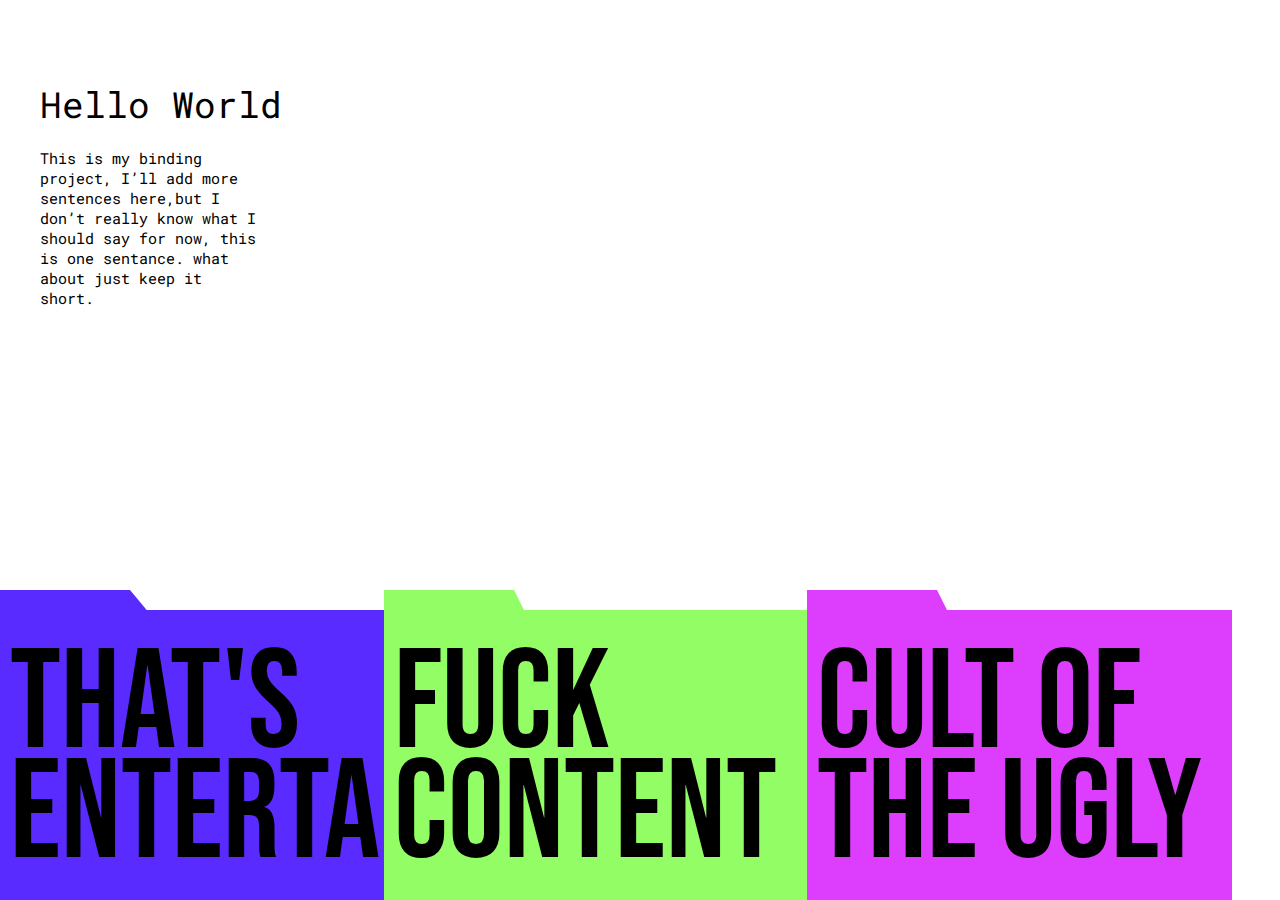
==== index.html @ 04ae05bf "added transition" ====
<html>
	<head>
		<title>
			My landing page
		</title>
		<meta name="viewport" content="width=device-width, initial-scale=1">
		<link href="assets/reset.css" rel="stylesheet">
		<link href="landing.css" rel="stylesheet">

		<link rel="preconnect" href="https://fonts.googleapis.com">
		<link rel="preconnect" href="https://fonts.gstatic.com" crossorigin>
		<link href="https://fonts.googleapis.com/css2?family=Agdasima:wght@400;700&family=Barlow+Condensed:ital,wght@0,100;0,200;0,300;0,400;0,500;0,600;0,700;0,800;0,900;1,100;1,200;1,300;1,400;1,500;1,600;1,700;1,800;1,900&family=Bebas+Neue&display=swap" rel="stylesheet">

		<link rel="preconnect" href="https://fonts.googleapis.com">
		<link rel="preconnect" href="https://fonts.gstatic.com" crossorigin>
		<link href="https://fonts.googleapis.com/css2?family=Agdasima:wght@400;700&family=Barlow+Condensed:ital,wght@0,100;0,200;0,300;0,400;0,500;0,600;0,700;0,800;0,900;1,100;1,200;1,300;1,400;1,500;1,600;1,700;1,800;1,900&family=Bebas+Neue&family=Roboto+Mono:ital,wght@0,100..700;1,100..700&display=swap" rel="stylesheet">
	</head>

	<body>
		<h1>Hello World</h1>
			<p>This is my binding project, I’ll add more sentences here,but I don’t really know what I should say for now, this is one sentance. what about just keep it short.</p>

		<!-- <div class="grid-container">
			<div class="grid-item">
				hello! i am the first item
			</div>
			<div class="grid-item">
				hello! i am number two
			</div>
		</div> -->


		<nav>
			<div class="flex-box">
				<!-- <div class= "grid-container"> -->
					
				<div class="folder" id="folder1">
					<a href="article1-thats-entertainment/">That's<br>Entertainment</a>
				<div class="text"><p>Write a few sentance describe or summarise the article. 4 should be enough. Top takeaways.  And one more sentance. Or more, I don’t know yet but, yeah probably the length is not enough, so I’ll have 1 more sentance.</p></div>
				</div>
				<div  class="folder" id="folder2">
					<a href="article2-fuck-content/">Fuck<br>content</a>
					<div class="text"><p>Write a few sentance describe or summarise the article. 4 should be enough. Top takeaways.  And one more sentance. Or more, I don’t know yet but, yeah probably the length is not enough, so I’ll have 1 more sentance.</p></div>
				</div>
				<div  class="folder" id="folder3">
					<a href="article3-cult-of-ugly/">Cult of<br>the ugly</a>
					<div class="text"><p>Write a few sentance describe or summarise the article. 4 should be enough. Top takeaways.  And one more sentance. Or more, I don’t know yet but, yeah probably the length is not enough, so I’ll have 1 more sentance.</p></div>
				</div>
			<!-- </div> -->
		</div>
		</nav>
	
	</body>
</html>
---- landing.css ----
h1{
	font-family: "roboto mono";
	font-size: 36px;
	padding: 80px 40px 0px 40px;
}

p{
	font-family: "roboto mono";
	font-size: 15px;
	padding: 20px 40px 25px 40px;
}

/* .grid-container{
	display: grid;
	grid-template-columns: auto auto auto;
	padding:10%;
} */

.folder{
	width: 100%;
	height: 80%;
	
	position: relative;
	margin-top:20px;
	font-family: "Bebas Neue";
	font-size: 140px;
	margin-bottom:-340px;
	line-height: 110px;
	padding:30px;
	padding-left: 10px;
	padding-top: 40px;
	z-index:1;
	overflow-x: clip; 
	text-wrap: nowrap;
}

.folder::before{
	content:'';
	position: absolute;
	top: -20px;
	left:0px;
	border-bottom: 30px solid #592BFF;
	border-left: 0px solid transparent;
	border-right: 25px solid transparent;
	height: 0;
	width: 155px;
	z-index:-1;
}

#folder1{
	background-color:#592BFF;
	height: 50%;
	margin-bottom: -100px;
}

#folder2::before{
	border-bottom: 50px solid #93FD65;
}
#folder2{
	background-color: #93FD65;
	height: 50%;
	margin-bottom: -100px;
}

#folder3::before{
	border-bottom: 50px solid #DD3DFD;
}
#folder3{
	background-color: #DD3DFD;
	height: 50%;
	/* object-position: 40% 80%; */
}

.flex-box{
	display: flex;
	flex-direction: column;
}


@media (min-width:500px) {
	h1{
		font-family: "roboto mono";
		font-size: 36px;
		padding: 80px 40px 0px 40px;
	}
	
	p{
		font-family: "roboto mono";
		font-size: 15px;
		padding: 20px 40px 25px 40px;
		max-width: 33vh;
	}

	.text{
		display: none;
	}

	#folder1{
		top: 0;
		transition: top 1s ease-out;
	}

	#folder1:hover{
		display: block;
		top: -100px;
	}


	
	nav ul {
		display: flex;
		flex-direction: column;
		padding: 0;
	}
	
	nav{
		/* margin-top: 75vh; */
		position:fixed;
		bottom: 0;
	}

	.folder{
		width: 100%;
		height: 80%;
		
		position: relative;
		margin-top:20px;
		font-family: "Bebas Neue";
		font-size: 140px;
		margin-bottom:0px;
		line-height: 110px;
		padding:30px;
		padding-left: 10px;
		padding-top: 40px;
		z-index:1;
		overflow-x: clip; 
		text-wrap: nowrap;
	}
	
	.folder::before{
		content:'';
		position: absolute;
		top: -20px;
		left:0px;
		border-bottom: 30px solid #592BFF;
		border-left: 0px solid transparent;
		border-right: 25px solid transparent;
		height: 0;
		width: 155px;
		z-index:-1;
	}
	
	#folder1{
		background-color:#592BFF;
		height: 50%;
		margin-bottom: -100px;
	}
	
	#folder2::before{
		border-bottom: 50px solid #93FD65;
	}
	#folder2{
		background-color: #93FD65;
		height: 50%;
		margin-bottom: -100px;
		margin-left: -350px;
	}
	
	#folder3::before{
		border-bottom: 50px solid #DD3DFD;
	}
	#folder3{
		background-color: #DD3DFD;
		height: 50%;
		/* margin-left: -350px; */
		/* object-position: 40% 80%; */
	}
	
	.flex-box{
		display: flex;
		flex-direction: row;
	}

	body{
		display: flex;
		flex-direction: column;
		justify-content: space-between;
	}

	
}
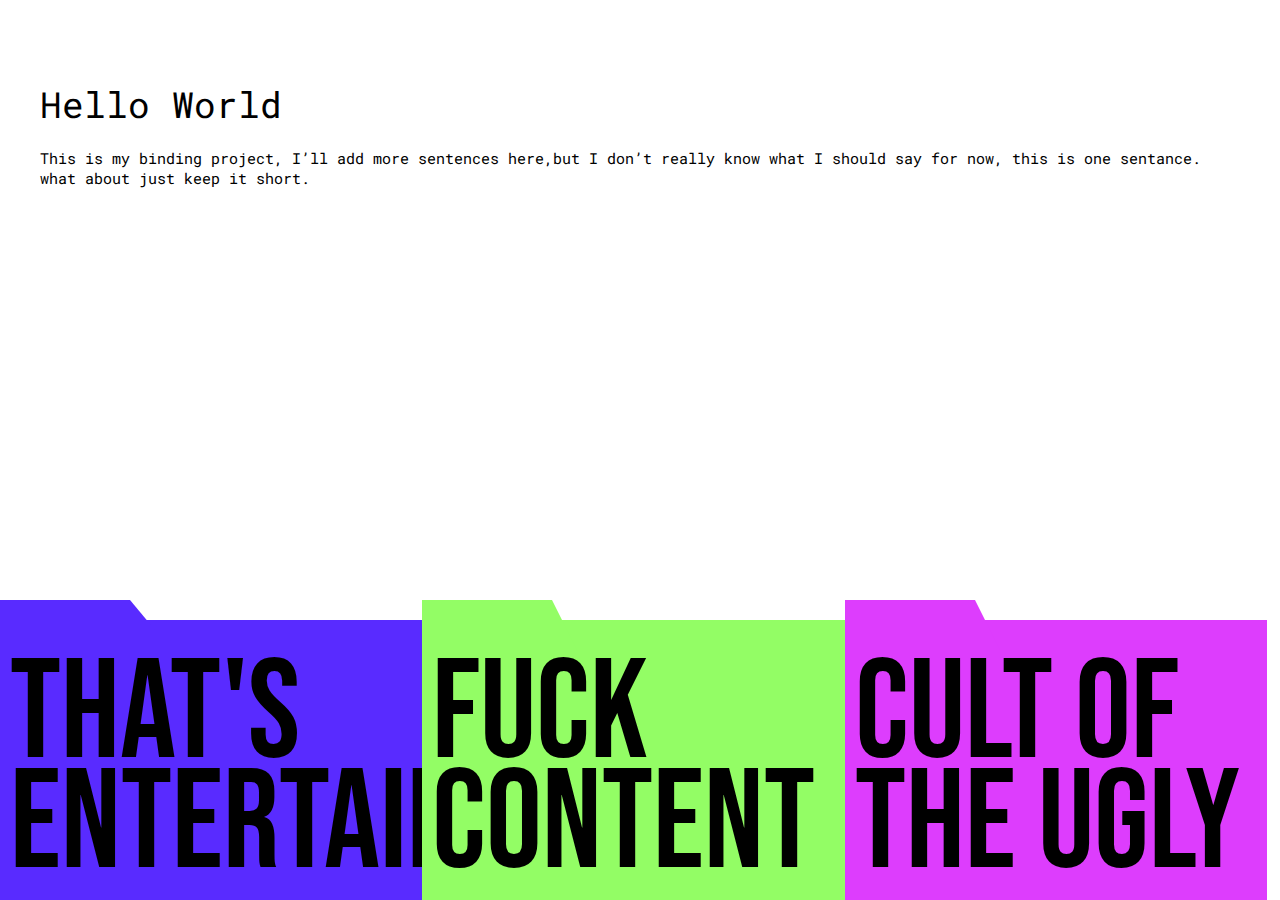
==== commit 09ba000f: "renamed hover state div" ====
--- a/index.html
+++ b/index.html
@@ -36,15 +36,15 @@
 					
 				<div class="folder" id="folder1">
 					<a href="article1-thats-entertainment/">That's<br>Entertainment</a>
-				<div class="text"><p>Write a few sentance describe or summarise the article. 4 should be enough. Top takeaways.  And one more sentance. Or more, I don’t know yet but, yeah probably the length is not enough, so I’ll have 1 more sentance.</p></div>
+				<div class="text-on-folder"><p>Write a few sentance describe or summarise the article. 4 should be enough. Top takeaways.  And one more sentance. Or more, I don’t know yet but, yeah probably the length is not enough, so I’ll have 1 more sentance.</p></div>
 				</div>
 				<div  class="folder" id="folder2">
 					<a href="article2-fuck-content/">Fuck<br>content</a>
-					<div class="text"><p>Write a few sentance describe or summarise the article. 4 should be enough. Top takeaways.  And one more sentance. Or more, I don’t know yet but, yeah probably the length is not enough, so I’ll have 1 more sentance.</p></div>
+					<div class="text-on-folder"><p>Write a few sentance describe or summarise the article. 4 should be enough. Top takeaways.  And one more sentance. Or more, I don’t know yet but, yeah probably the length is not enough, so I’ll have 1 more sentance.</p></div>
 				</div>
 				<div  class="folder" id="folder3">
 					<a href="article3-cult-of-ugly/">Cult of<br>the ugly</a>
-					<div class="text"><p>Write a few sentance describe or summarise the article. 4 should be enough. Top takeaways.  And one more sentance. Or more, I don’t know yet but, yeah probably the length is not enough, so I’ll have 1 more sentance.</p></div>
+					<div class="text-on-folder"><p>Write a few sentance describe or summarise the article. 4 should be enough. Top takeaways.  And one more sentance. Or more, I don’t know yet but, yeah probably the length is not enough, so I’ll have 1 more sentance.</p></div>
 				</div>
 			<!-- </div> -->
 		</div>
--- a/landing.css
+++ b/landing.css
@@ -88,16 +88,19 @@
 		font-family: "roboto mono";
 		font-size: 15px;
 		padding: 20px 40px 25px 40px;
-		max-width: 33vh;
+		
 	}
 
-	.text{
-		display: none;
+
+	.text-on-folder{
+		width: 33vw;
+		text-wrap: balance;
+		line-height: 15px;
 	}
 
 	#folder1{
 		top: 0;
-		transition: top 1s ease-out;
+		transition: top 0.4s ease-out;
 	}
 
 	#folder1:hover{
@@ -116,11 +119,11 @@
 	nav{
 		/* margin-top: 75vh; */
 		position:fixed;
-		bottom: 0;
+		bottom: -145px;
 	}
 
 	.folder{
-		width: 100%;
+		width: 33vw;
 		height: 80%;
 		
 		position: relative;
@@ -163,7 +166,7 @@
 		background-color: #93FD65;
 		height: 50%;
 		margin-bottom: -100px;
-		margin-left: -350px;
+		/* margin-left: -350px; */
 	}
 	
 	#folder3::before{
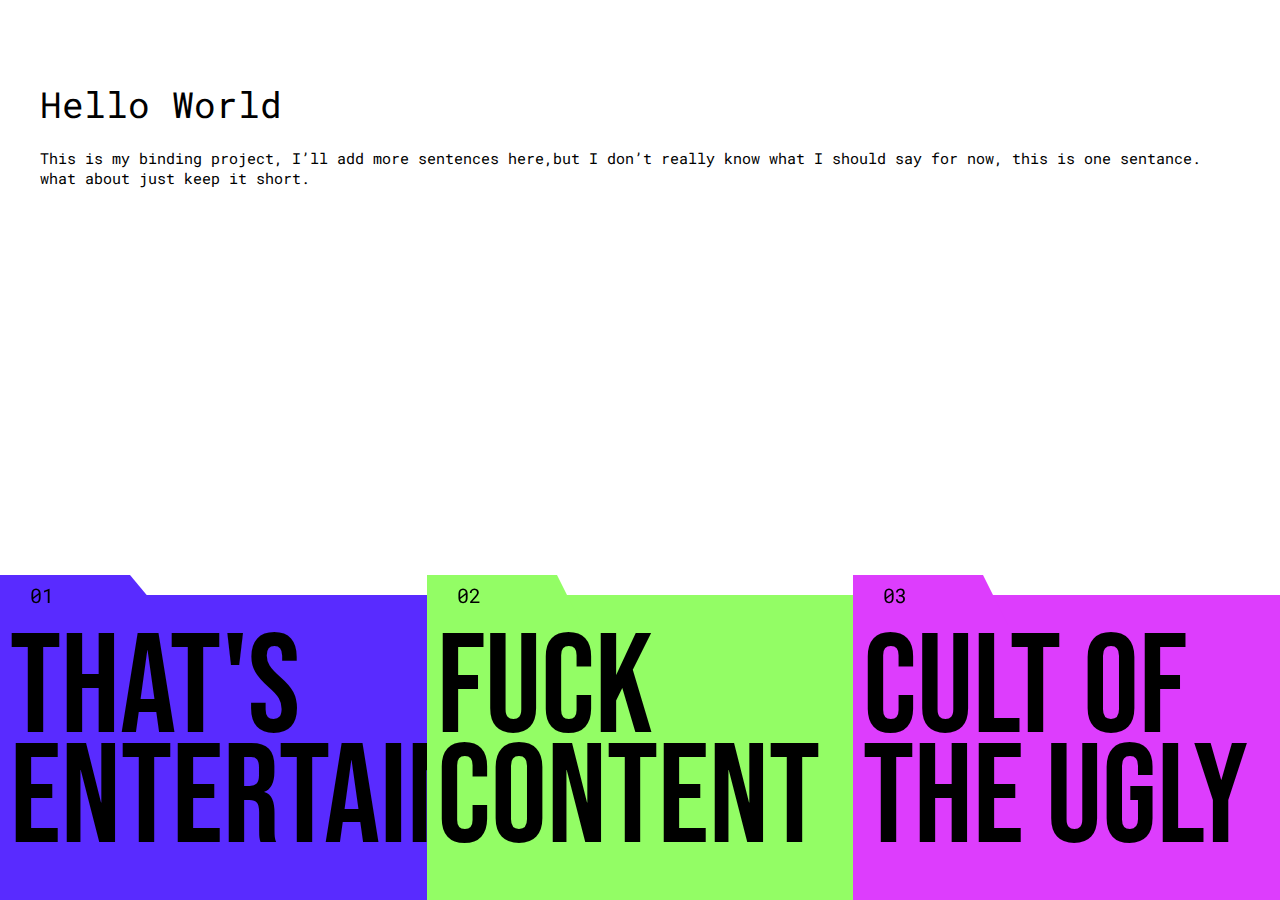
==== commit bc6ec053: "added number+hover state to landing page" ====
--- a/index.html
+++ b/index.html
@@ -38,11 +38,13 @@
 					<a href="article1-thats-entertainment/">That's<br>Entertainment</a>
 				<div class="text-on-folder"><p>Write a few sentance describe or summarise the article. 4 should be enough. Top takeaways.  And one more sentance. Or more, I don’t know yet but, yeah probably the length is not enough, so I’ll have 1 more sentance.</p></div>
 				</div>
-				<div  class="folder" id="folder2">
+
+				<div class="folder" id="folder2">
 					<a href="article2-fuck-content/">Fuck<br>content</a>
 					<div class="text-on-folder"><p>Write a few sentance describe or summarise the article. 4 should be enough. Top takeaways.  And one more sentance. Or more, I don’t know yet but, yeah probably the length is not enough, so I’ll have 1 more sentance.</p></div>
 				</div>
-				<div  class="folder" id="folder3">
+
+				<div class="folder" id="folder3">
 					<a href="article3-cult-of-ugly/">Cult of<br>the ugly</a>
 					<div class="text-on-folder"><p>Write a few sentance describe or summarise the article. 4 should be enough. Top takeaways.  And one more sentance. Or more, I don’t know yet but, yeah probably the length is not enough, so I’ll have 1 more sentance.</p></div>
 				</div>
--- a/landing.css
+++ b/landing.css
@@ -1,3 +1,7 @@
+/* body{
+	margin: 0;
+} */
+
 h1{
 	font-family: "roboto mono";
 	font-size: 36px;
@@ -53,8 +57,21 @@
 	margin-bottom: -100px;
 }
 
+#folder1:before{
+	content: '01';
+	font-size: 20px;
+	line-height: 40px;
+	padding-left: 30px;
+	font-family: "roboto mono";
+}
+
 #folder2::before{
 	border-bottom: 50px solid #93FD65;
+	content:'02';
+	font-size: 20px;
+	line-height: 40px;
+	padding-left: 30px;
+	font-family: "roboto mono";
 }
 #folder2{
 	background-color: #93FD65;
@@ -64,6 +81,11 @@
 
 #folder3::before{
 	border-bottom: 50px solid #DD3DFD;
+	content: '03';
+	font-size: 20px;
+	line-height: 40px;
+	padding-left: 30px;
+	font-family: "roboto mono";
 }
 #folder3{
 	background-color: #DD3DFD;
@@ -96,16 +118,41 @@
 		width: 33vw;
 		text-wrap: balance;
 		line-height: 15px;
+		position: relative;
+		opacity: 0;
 	}
 
 	#folder1{
 		top: 0;
-		transition: top 0.4s ease-out;
+		transition: 0.4s ease-out;
 	}
 
 	#folder1:hover{
 		display: block;
 		top: -100px;
+		padding-bottom: 110px;
+	}
+
+	#folder2{
+		top: 0;
+		transition: 0.4s ease-out;
+	}
+
+	#folder2:hover{
+		display: block;
+		top: -100px;
+		padding-bottom: 110px;
+	}
+
+	#folder3{
+		top: 0;
+		transition: 0.4s ease-out;
+	}
+
+	#folder3:hover{
+		display: block;
+		top: -100px;
+		padding-bottom: 110px;
 	}
 
 
@@ -119,11 +166,11 @@
 	nav{
 		/* margin-top: 75vh; */
 		position:fixed;
-		bottom: -145px;
+		bottom: -20px;
 	}
 
 	.folder{
-		width: 33vw;
+		width: 33.333vw;
 		height: 80%;
 		
 		position: relative;
@@ -152,6 +199,10 @@
 		width: 155px;
 		z-index:-1;
 	}
+
+	.folder:hover > .text-on-folder{
+		opacity: 1;
+	}
 	
 	#folder1{
 		background-color:#592BFF;
@@ -175,8 +226,8 @@
 	#folder3{
 		background-color: #DD3DFD;
 		height: 50%;
+		margin-bottom: -100px;
 		/* margin-left: -350px; */
-		/* object-position: 40% 80%; */
 	}
 	
 	.flex-box{
@@ -191,4 +242,10 @@
 	}
 
 	
+}
+
+@media (max-width:500px) {
+	.text-on-folder{
+		display: none;
+	}
 }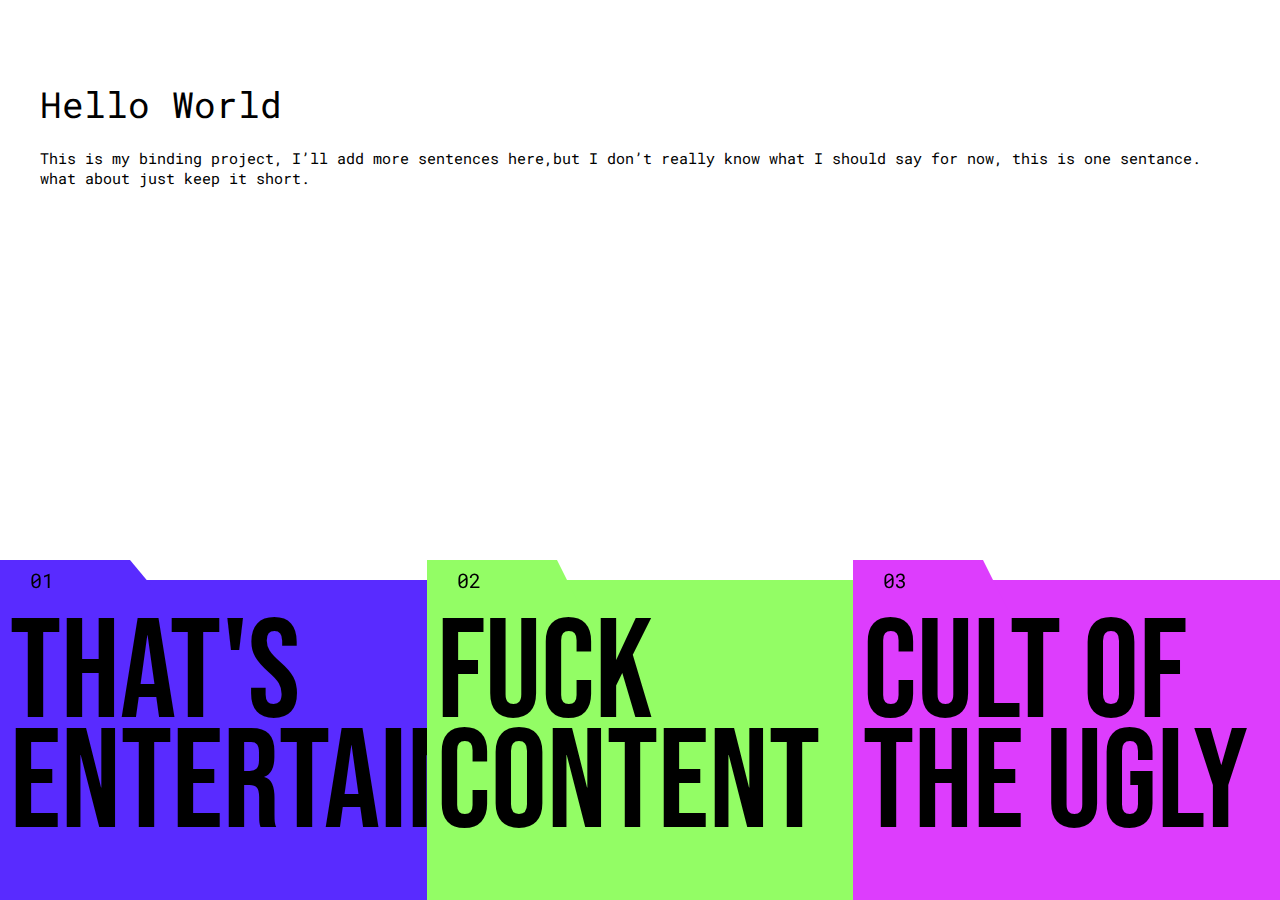
==== commit 973ac90c: "added h2 style to article 2" ====
--- a/index.html
+++ b/index.html
@@ -41,12 +41,22 @@
 
 				<div class="folder" id="folder2">
 					<a href="article2-fuck-content/">Fuck<br>content</a>
-					<div class="text-on-folder"><p>Write a few sentance describe or summarise the article. 4 should be enough. Top takeaways.  And one more sentance. Or more, I don’t know yet but, yeah probably the length is not enough, so I’ll have 1 more sentance.</p></div>
+					<div class="text-on-folder"><p>Form follows function is reconfigured as form follows content, with an overwhelming focus on content in design, arguing that form without content is an empty shell. This is a false dichotomy that has circulated for a long time.</p></div>
+
+					<!-- <a href="article2-fuck-content/>">
+					<h1 class="title-container0">
+						<div class="title-container1">
+								<span class="big-size">Fuck</span>
+								<span class="small-size">Content</span>
+						</div>
+						<div class="title-container2"></a>
+						</div>
+					</h1> -->
 				</div>
 
 				<div class="folder" id="folder3">
 					<a href="article3-cult-of-ugly/">Cult of<br>the ugly</a>
-					<div class="text-on-folder"><p>Write a few sentance describe or summarise the article. 4 should be enough. Top takeaways.  And one more sentance. Or more, I don’t know yet but, yeah probably the length is not enough, so I’ll have 1 more sentance.</p></div>
+					<div class="text-on-folder"><p>Designers used to stand for beauty and order. Now beauty is passé and ugliness is smart. How did we get here and is there any way out?</p></div>
 				</div>
 			<!-- </div> -->
 		</div>
--- a/landing.css
+++ b/landing.css
@@ -97,6 +97,48 @@
 	display: flex;
 	flex-direction: column;
 }
+
+/* .title-container0{
+	display: flex;
+	flex-direction: row;
+
+	background-color:#93FD65;
+
+	width: 100%;
+	height: auto;
+	
+	position: relative;
+	line-height: 110px;
+	padding:0px 30px 1px 30px;
+	margin: 0px 30px 0px 0px;
+	z-index:3;
+	overflow-x: clip; 
+	text-wrap: nowrap;
+}
+.title-container1{
+	font-family: "Bebas Neue";
+	display: flex;
+	flex-direction: column;
+	padding-bottom: 0;
+	margin-bottom: 0;
+	line-height: 80px;
+	align-items: center;
+	justify-content: center;
+	width: fit-content;
+	padding-left: 43px;
+}
+
+.big-size{
+	font-size: 140px;
+	display:block;
+	transform: scaleX(1.4);
+}
+
+.small-size{
+	font-size: 64px;
+	display:block;
+	transform: scaleX(1.7);
+} */
 
 
 @media (min-width:500px) {
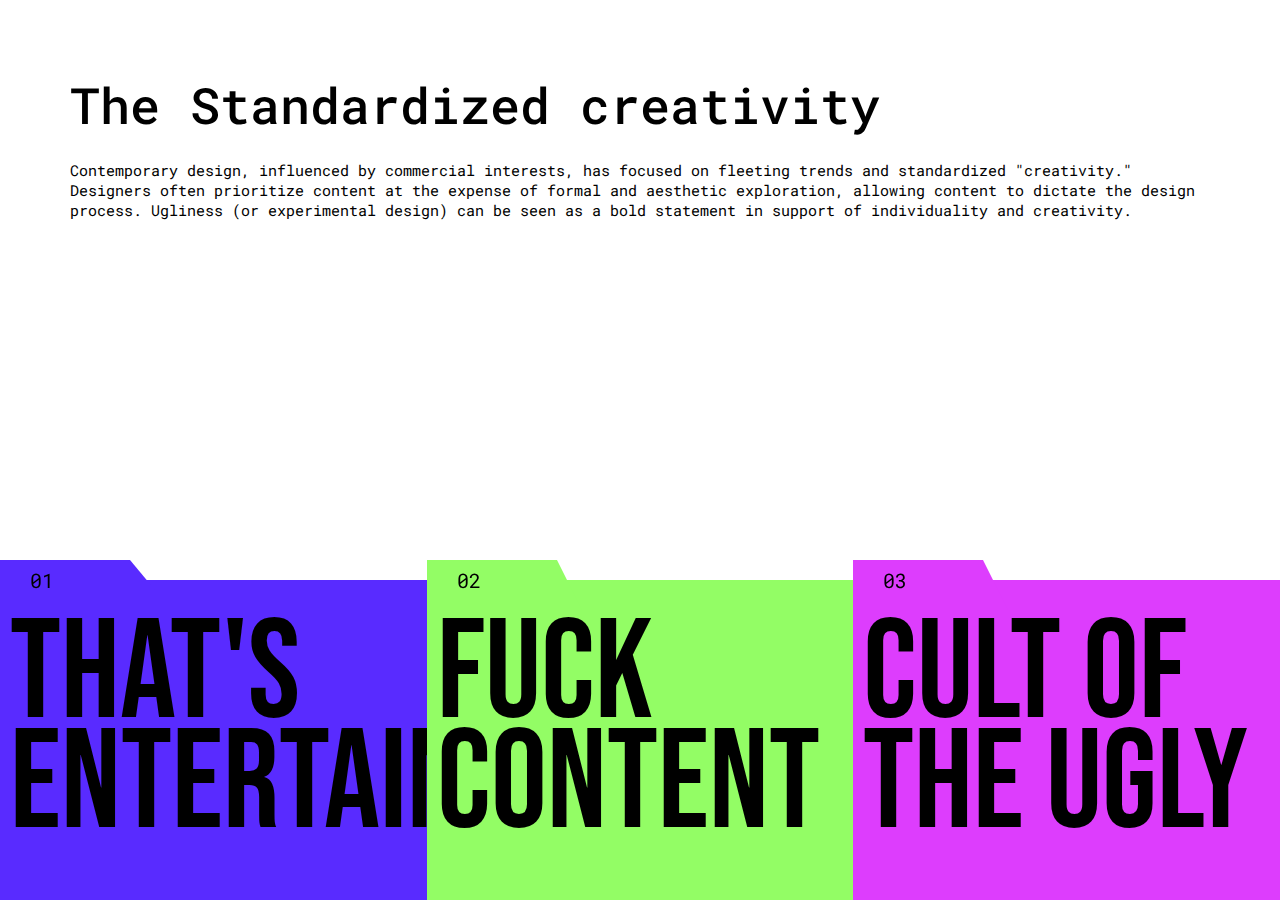
==== commit 8e95b57c: "added text to landing page" ====
--- a/index.html
+++ b/index.html
@@ -17,8 +17,8 @@
 	</head>
 
 	<body>
-		<h1>Hello World</h1>
-			<p>This is my binding project, I’ll add more sentences here,but I don’t really know what I should say for now, this is one sentance. what about just keep it short.</p>
+		<h1>The Standardized creativity</h1>
+			<p>Contemporary design, influenced by commercial interests, has focused on fleeting trends and standardized "creativity." Designers often prioritize content at the expense of formal and aesthetic exploration, allowing content to dictate the design process. Ugliness (or experimental design) can be seen as a bold statement in support of individuality and creativity.</p>
 
 		<!-- <div class="grid-container">
 			<div class="grid-item">
@@ -36,7 +36,7 @@
 					
 				<div class="folder" id="folder1">
 					<a href="article1-thats-entertainment/">That's<br>Entertainment</a>
-				<div class="text-on-folder"><p>Write a few sentance describe or summarise the article. 4 should be enough. Top takeaways.  And one more sentance. Or more, I don’t know yet but, yeah probably the length is not enough, so I’ll have 1 more sentance.</p></div>
+				<div class="text-on-folder"><p>Contemporary design, influenced by commercial interests, has become focused on fleeting trends and aesthetics rather than more critical, reflective practices.</p></div>
 				</div>
 
 				<div class="folder" id="folder2">
--- a/landing.css
+++ b/landing.css
@@ -4,8 +4,10 @@
 
 h1{
 	font-family: "roboto mono";
-	font-size: 36px;
-	padding: 80px 40px 0px 40px;
+	font-size: 40px;
+	font-weight: 500;
+	line-height: 40px;
+	padding: 40px 40px 0px 40px;
 }
 
 p{
@@ -144,14 +146,16 @@
 @media (min-width:500px) {
 	h1{
 		font-family: "roboto mono";
-		font-size: 36px;
-		padding: 80px 40px 0px 40px;
+	font-size: 50px;
+	font-weight: 500;
+	line-height: 70px;
+	padding: 70px 70px 0px 70px;
 	}
 	
 	p{
 		font-family: "roboto mono";
 		font-size: 15px;
-		padding: 20px 40px 25px 40px;
+		padding: 20px 70px 10px 70px;
 		
 	}
 
